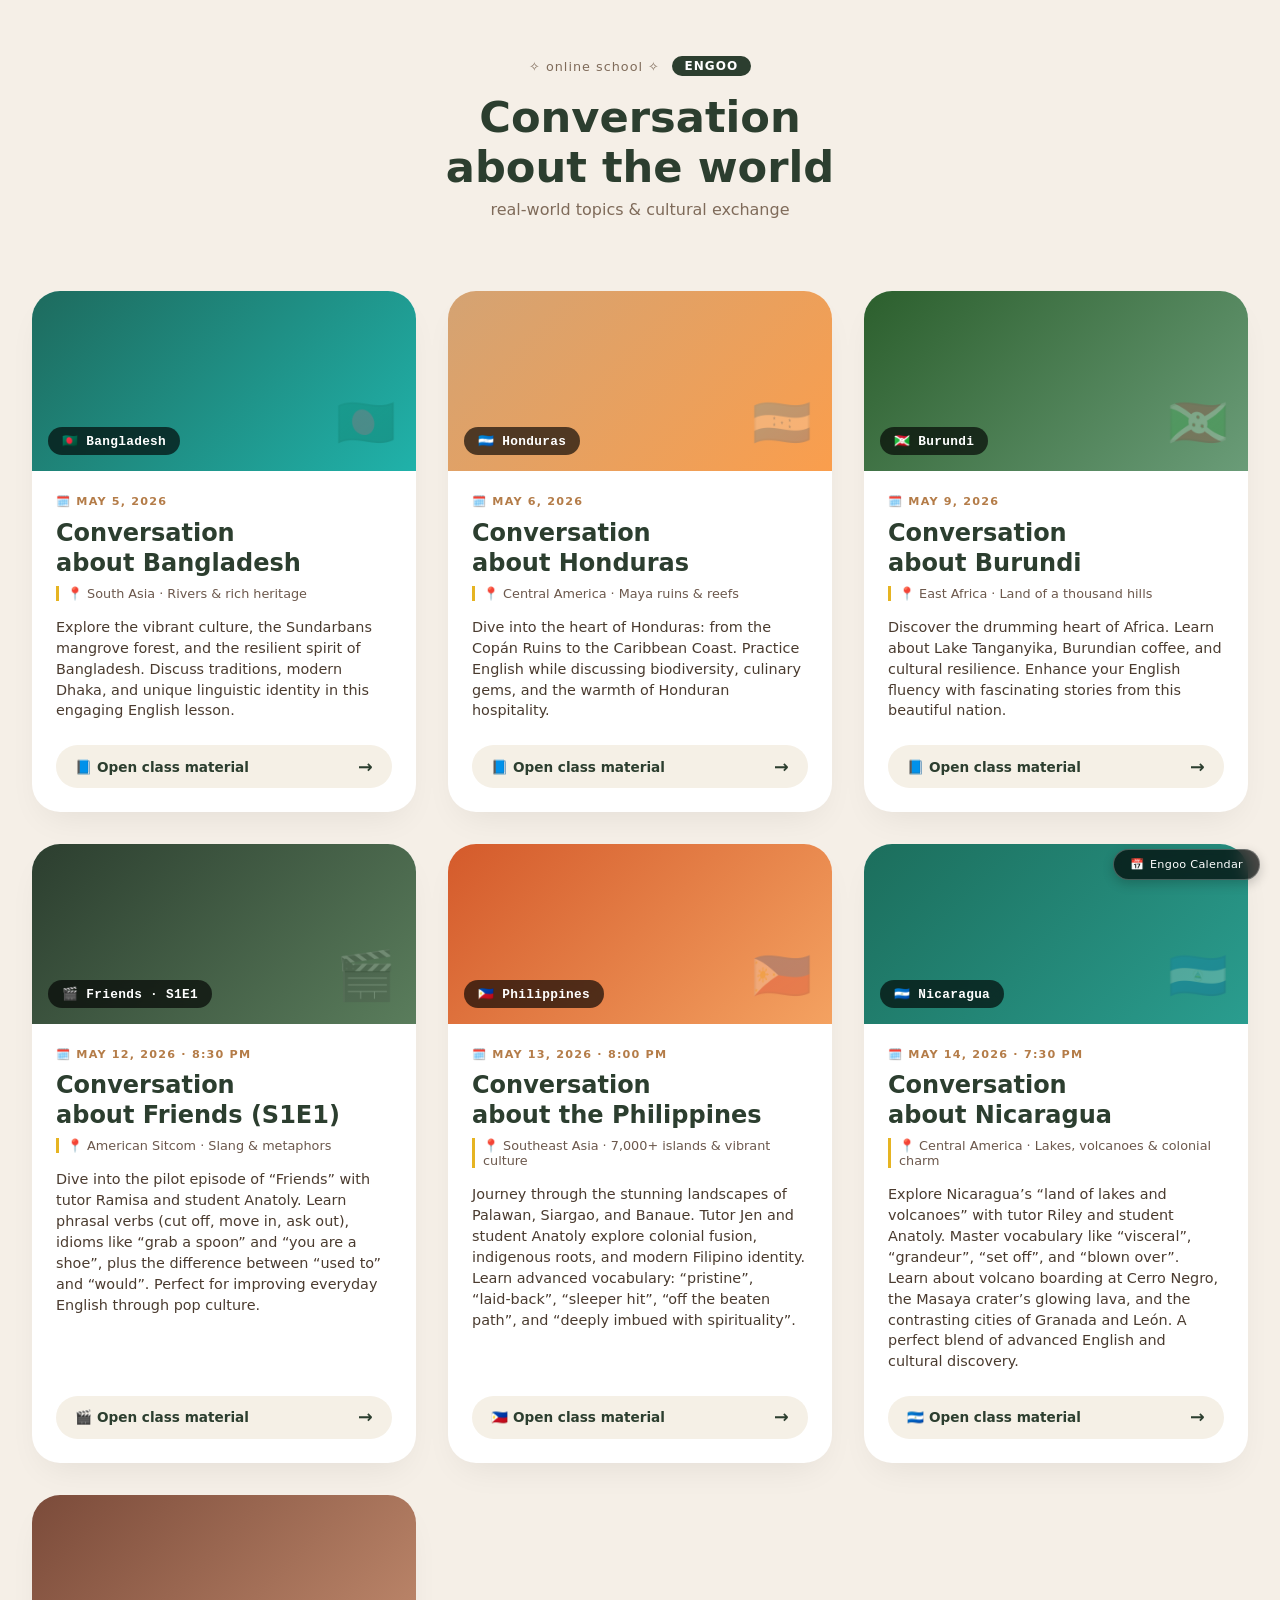
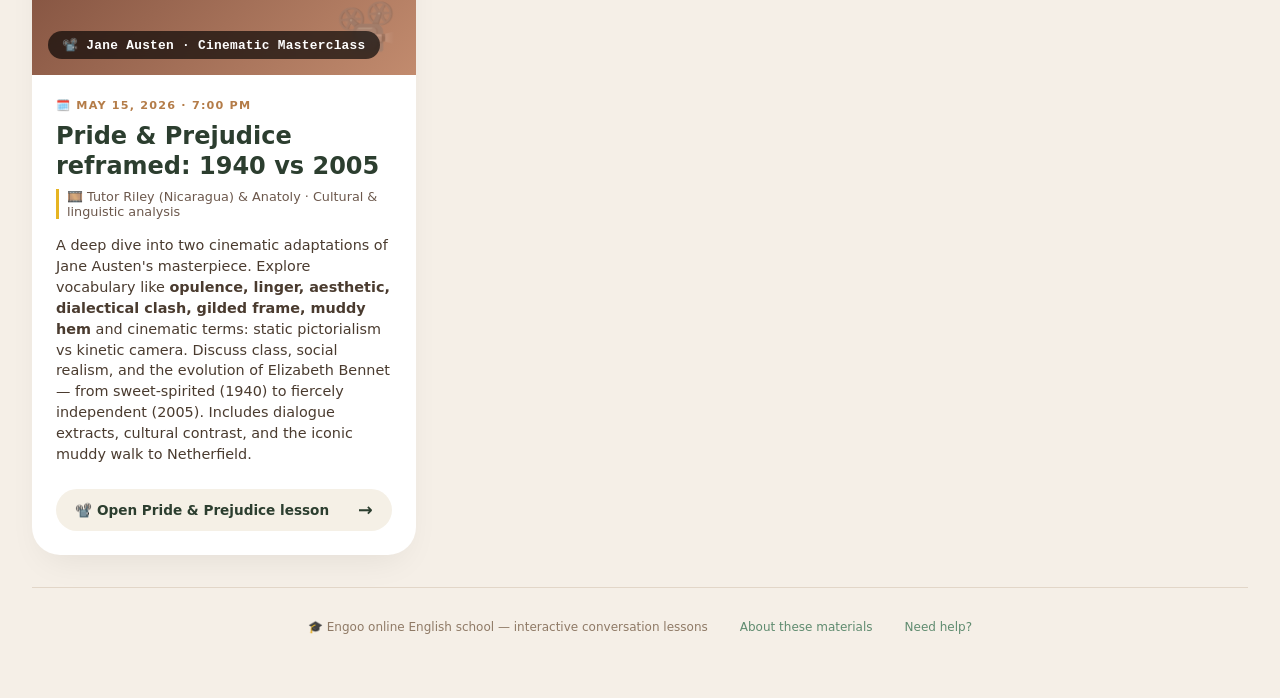
==== len/index.html @ df60934d "Create index.html" ====
<!DOCTYPE html>
<html lang="en">
<head>
  <meta charset="UTF-8">
  <meta name="viewport" content="width=device-width, initial-scale=1.0, viewport-fit=cover">
  <title>Engoo English Classes | Conversation Lessons</title>
  <style>
    /* ========== RESET & GLOBAL ========== */
    * {
      margin: 0;
      padding: 0;
      box-sizing: border-box;
    }

    body {
      background: #f5efe7;
      font-family: system-ui, 'Segoe UI', 'Roboto', -apple-system, BlinkMacSystemFont, sans-serif;
    }

    .classes-container {
      max-width: 1400px;
      margin: 0 auto;
      padding: 2rem 2rem 3rem;
      position: relative;
      min-height: 100vh;
    }

    /* ========== HEADER ========== */
    .header {
      text-align: center;
      padding: 1.5rem 1rem 2rem;
      background: transparent;
    }

    .badge {
      display: flex;
      justify-content: center;
      align-items: center;
      gap: 12px;
      font-size: 0.8rem;
      letter-spacing: 1px;
      color: #7f6b5a;
      margin-bottom: 1rem;
    }

    .logo {
      font-weight: 800;
      background: #2c3e2f;
      color: white;
      padding: 0.2rem 0.8rem;
      border-radius: 30px;
      font-size: 0.75rem;
    }

    .header h1 {
      font-size: 2.7rem;
      font-weight: 700;
      color: #2c3e2f;
      margin-bottom: 0.5rem;
    }

    .subtitle {
      font-size: 1rem;
      color: #7f6b5a;
      font-weight: 400;
    }

    .mobile-break {
      display: inline;
    }

    /* ========== GRID CARDS ========== */
    .grid {
      display: grid;
      grid-template-columns: repeat(auto-fit, minmax(320px, 1fr));
      gap: 2rem;
      margin: 2.5rem 0 2rem;
    }

    .class-card {
      background: #ffffff;
      border-radius: 1.75rem;
      overflow: hidden;
      box-shadow: 0 15px 35px -12px rgba(0, 0, 0, 0.08);
      transition: transform 0.25s ease, box-shadow 0.25s ease;
      display: flex;
      flex-direction: column;
    }

    .class-card:hover {
      transform: translateY(-6px);
      box-shadow: 0 25px 40px -14px rgba(0, 0, 0, 0.15);
    }

    /* цветные фоны (без картинок) */
    .card-media {
      height: 180px;
      position: relative;
      background-size: cover;
      background-position: center;
    }

    /* чистые цвета, как в прошлой версии */
    .bangladesh {
      background: linear-gradient(135deg, #1e6b5e 0%, #20b2aa 100%);
    }
    .honduras {
      background: linear-gradient(135deg, #d4a373 0%, #fa9e4d 100%);
    }
    .burundi {
      background: linear-gradient(135deg, #2c5f2d 0%, #6a9c78 100%);
    }
    .friends {
      background: linear-gradient(135deg, #2c3e2f 0%, #5a7d5c 100%);
    }
    .philippines {
      background: linear-gradient(135deg, #d45a2b 0%, #f4a261 100%);
    }
    .nicaragua {
      background: linear-gradient(135deg, #1c6e5c 0%, #2a9d8f 100%);
    }
    .pride-prejudice {
      background: linear-gradient(135deg, #7b4b3a 0%, #c28b6e 100%);
    }

    /* легкие декоративные эмодзи-акценты поверх цвета */
    .card-media::after {
      position: absolute;
      bottom: 20px;
      right: 20px;
      font-size: 3rem;
      opacity: 0.2;
      pointer-events: none;
    }
    .bangladesh::after {
      content: "🇧🇩";
    }
    .honduras::after {
      content: "🇭🇳";
    }
    .burundi::after {
      content: "🇧🇮";
    }
    .friends::after {
      content: "🎬";
    }
    .philippines::after {
      content: "🇵🇭";
    }
    .nicaragua::after {
      content: "🇳🇮";
    }
    .pride-prejudice::after {
      content: "📽️";
    }

    .country-tag {
      position: absolute;
      bottom: 16px;
      left: 16px;
      background: rgba(0, 0, 0, 0.65);
      backdrop-filter: blur(6px);
      padding: 6px 14px;
      border-radius: 40px;
      font-weight: 600;
      font-size: 0.8rem;
      color: white;
      font-family: monospace;
      letter-spacing: 0.3px;
      z-index: 2;
    }

    .card-content {
      padding: 1.5rem;
      flex: 1;
      display: flex;
      flex-direction: column;
    }

    .lesson-date {
      font-size: 0.7rem;
      text-transform: uppercase;
      letter-spacing: 1.2px;
      font-weight: 600;
      color: #b47c48;
      margin-bottom: 0.6rem;
    }

    .class-title {
      font-size: 1.5rem;
      font-weight: 700;
      line-height: 1.25;
      margin-bottom: 0.5rem;
      color: #2c3e2f;
    }

    .country-name {
      font-size: 0.8rem;
      color: #6c584c;
      margin-bottom: 1rem;
      font-weight: 500;
      border-left: 3px solid #e6b422;
      padding-left: 8px;
    }

    .description {
      color: #4a3b2f;
      font-size: 0.9rem;
      line-height: 1.45;
      margin-bottom: 1.5rem;
      flex: 1;
    }

    .class-link {
      display: inline-flex;
      align-items: center;
      justify-content: space-between;
      background: #f5f0e6;
      padding: 0.7rem 1.2rem;
      border-radius: 60px;
      text-decoration: none;
      font-weight: 600;
      font-size: 0.85rem;
      color: #2c3e2f;
      transition: all 0.2s;
      width: 100%;
      gap: 8px;
      margin-top: auto;
    }

    .class-link:hover {
      background: #e6d9c8;
      gap: 12px;
    }

    .arrow-icon {
      font-size: 1.1rem;
      transition: transform 0.2s;
    }

    .class-link:hover .arrow-icon {
      transform: translateX(4px);
    }

    /* ========== FOOTER ========== */
    .footer-note {
      text-align: center;
      padding: 2rem 1rem 1rem;
      font-size: 0.75rem;
      color: #8f7a66;
      display: flex;
      gap: 2rem;
      justify-content: center;
      flex-wrap: wrap;
      border-top: 1px solid #e2d6c8;
      margin-top: 2rem;
    }

    .footer-note a {
      color: #5f8b6f;
      text-decoration: none;
    }

    .footer-note a:hover {
      text-decoration: underline;
    }

    /* ========== FIXED CALENDAR LINK (bottom-right) ========== */
    .calendar-corner-link {
      position: fixed;
      bottom: 20px;
      right: 20px;
      z-index: 1000;
      background: rgba(0, 0, 0, 0.7);
      backdrop-filter: blur(8px);
      -webkit-backdrop-filter: blur(8px);
      border-radius: 40px;
      padding: 8px 16px;
      font-size: 0.7rem;
      font-weight: 500;
      text-decoration: none;
      color: white;
      display: inline-flex;
      align-items: center;
      gap: 6px;
      transition: all 0.2s ease;
      border: 1px solid rgba(255, 255, 255, 0.25);
      box-shadow: 0 4px 12px rgba(0, 0, 0, 0.2);
      letter-spacing: 0.3px;
    }

    .calendar-corner-link:hover {
      background: #1f5983;
      transform: translateY(-2px);
      border-color: rgba(255, 255, 255, 0.5);
    }

    @media (max-width: 700px) {
      .classes-container {
        padding: 1rem 1rem 2.5rem;
      }
      .header h1 {
        font-size: 1.9rem;
      }
      .grid {
        gap: 1.25rem;
      }
      .calendar-corner-link {
        bottom: 14px;
        right: 14px;
        padding: 6px 12px;
        font-size: 0.65rem;
      }
    }
  </style>
</head>
<body>
<div class="classes-container">
  <div class="header">
    <div class="badge">
      <span>✧ online school ✧</span>
      <span class="logo">ENGOO</span>
    </div>
    <h1>Conversation <br class="mobile-break"> about the world</h1>
    <div class="subtitle">real‑world topics & cultural exchange</div>
  </div>

  <div class="grid">
    <!-- BANGLADESH CARD - Link 1 -->
    <div class="class-card">
      <div class="card-media bangladesh">
        <div class="country-tag">🇧🇩 Bangladesh</div>
      </div>
      <div class="card-content">
        <div class="lesson-date">🗓️ May 5, 2026</div>
        <div class="class-title">Conversation <br>about Bangladesh</div>
        <div class="country-name">📍 South Asia · Rivers & rich heritage</div>
        <div class="description">
          Explore the vibrant culture, the Sundarbans mangrove forest, and the resilient spirit of Bangladesh. 
          Discuss traditions, modern Dhaka, and unique linguistic identity in this engaging English lesson.
        </div>
        <a href="./2026%2005%2005%20Conversation%20about%20Bangladesh/index.html" 
           class="class-link" 
           target="_blank" 
           rel="noopener noreferrer">
          <span>📘 Open class material</span>
          <span class="arrow-icon">→</span>
        </a>
      </div>
    </div>

    <!-- HONDURAS CARD - Link 2 -->
    <div class="class-card">
      <div class="card-media honduras">
        <div class="country-tag">🇭🇳 Honduras</div>
      </div>
      <div class="card-content">
        <div class="lesson-date">🗓️ May 6, 2026</div>
        <div class="class-title">Conversation <br>about Honduras</div>
        <div class="country-name">📍 Central America · Maya ruins & reefs</div>
        <div class="description">
          Dive into the heart of Honduras: from the Copán Ruins to the Caribbean Coast. Practice English 
          while discussing biodiversity, culinary gems, and the warmth of Honduran hospitality.
        </div>
        <a href="./2026%2005%2006%20Conversation%20about%20Honduras/index.html" 
           class="class-link" 
           target="_blank" 
           rel="noopener noreferrer">
          <span>📘 Open class material</span>
          <span class="arrow-icon">→</span>
        </a>
      </div>
    </div>

    <!-- BURUNDI CARD - Link 3 -->
    <div class="class-card">
      <div class="card-media burundi">
        <div class="country-tag">🇧🇮 Burundi</div>
      </div>
      <div class="card-content">
        <div class="lesson-date">🗓️ May 9, 2026</div>
        <div class="class-title">Conversation <br>about Burundi</div>
        <div class="country-name">📍 East Africa · Land of a thousand hills</div>
        <div class="description">
          Discover the drumming heart of Africa. Learn about Lake Tanganyika, Burundian coffee, and cultural 
          resilience. Enhance your English fluency with fascinating stories from this beautiful nation.
        </div>
        <a href="./2026%2005%2009%20Conversation%20about%20Burundi/index.html" 
           class="class-link" 
           target="_blank" 
           rel="noopener noreferrer">
          <span>📘 Open class material</span>
          <span class="arrow-icon">→</span>
        </a>
      </div>
    </div>

    <!-- FRIENDS S1E1 CARD - May 12, 2026 -->
    <div class="class-card">
      <div class="card-media friends">
        <div class="country-tag">🎬 Friends · S1E1</div>
      </div>
      <div class="card-content">
        <div class="lesson-date">🗓️ May 12, 2026 · 8:30 PM</div>
        <div class="class-title">Conversation <br>about Friends (S1E1)</div>
        <div class="country-name">📍 American Sitcom · Slang & metaphors</div>
        <div class="description">
          Dive into the pilot episode of “Friends” with tutor Ramisa and student Anatoly. Learn phrasal verbs 
          (cut off, move in, ask out), idioms like “grab a spoon” and “you are a shoe”, plus the difference 
          between “used to” and “would”. Perfect for improving everyday English through pop culture.
        </div>
        <a href="./2026%2005%2012%20Conversation%20about%20Friends%20(S1E1)/index.html" 
           class="class-link" 
           target="_blank" 
           rel="noopener noreferrer">
          <span>🎬 Open class material</span>
          <span class="arrow-icon">→</span>
        </a>
      </div>
    </div>

    <!-- PHILIPPINES CARD - NEW LESSON May 13, 2026 -->
    <div class="class-card">
      <div class="card-media philippines">
        <div class="country-tag">🇵🇭 Philippines</div>
      </div>
      <div class="card-content">
        <div class="lesson-date">🗓️ May 13, 2026 · 8:00 PM</div>
        <div class="class-title">Conversation <br>about the Philippines</div>
        <div class="country-name">📍 Southeast Asia · 7,000+ islands & vibrant culture</div>
        <div class="description">
          Journey through the stunning landscapes of Palawan, Siargao, and Banaue. Tutor Jen and student Anatoly 
          explore colonial fusion, indigenous roots, and modern Filipino identity. Learn advanced vocabulary: 
          “pristine”, “laid‑back”, “sleeper hit”, “off the beaten path”, and “deeply imbued with spirituality”.
        </div>
        <a href="./2026%2005%2013%20Conversation%20about%20Philippine/index.html" 
           class="class-link" 
           target="_blank" 
           rel="noopener noreferrer">
          <span>🇵🇭 Open class material</span>
          <span class="arrow-icon">→</span>
        </a>
      </div>
    </div>

    <!-- NICARAGUA CARD - NEW LESSON May 14, 2026 -->
    <div class="class-card">
      <div class="card-media nicaragua">
        <div class="country-tag">🇳🇮 Nicaragua</div>
      </div>
      <div class="card-content">
        <div class="lesson-date">🗓️ May 14, 2026 · 7:30 PM</div>
        <div class="class-title">Conversation <br>about Nicaragua</div>
        <div class="country-name">📍 Central America · Lakes, volcanoes & colonial charm</div>
        <div class="description">
          Explore Nicaragua’s “land of lakes and volcanoes” with tutor Riley and student Anatoly. 
          Master vocabulary like “visceral”, “grandeur”, “set off”, and “blown over”. Learn about 
          volcano boarding at Cerro Negro, the Masaya crater’s glowing lava, and the contrasting 
          cities of Granada and León. A perfect blend of advanced English and cultural discovery.
        </div>
        <a href="https://item1000-collab.github.io/ai/Engoo/2026%2005%2014%20Conversation%20about%20Nicaragua/index.html" 
           class="class-link" 
           target="_blank" 
           rel="noopener noreferrer">
          <span>🇳🇮 Open class material</span>
          <span class="arrow-icon">→</span>
        </a>
      </div>
    </div>

    <!-- PRIDE AND PREJUDICE CARD - May 15, 2026 (NEW) -->
    <div class="class-card">
      <div class="card-media pride-prejudice">
        <div class="country-tag">📽️ Jane Austen · Cinematic Masterclass</div>
      </div>
      <div class="card-content">
        <div class="lesson-date">🗓️ May 15, 2026 · 7:00 PM</div>
        <div class="class-title">Pride & Prejudice <br>reframed: 1940 vs 2005</div>
        <div class="country-name">🎞️ Tutor Riley (Nicaragua) & Anatoly · Cultural & linguistic analysis</div>
        <div class="description">
          A deep dive into two cinematic adaptations of Jane Austen's masterpiece. Explore vocabulary 
          like <strong>opulence, linger, aesthetic, dialectical clash, gilded frame, muddy hem</strong> 
          and cinematic terms: static pictorialism vs kinetic camera. Discuss class, social realism, 
          and the evolution of Elizabeth Bennet — from sweet-spirited (1940) to fiercely independent (2005). 
          Includes dialogue extracts, cultural contrast, and the iconic muddy walk to Netherfield.
        </div>
        <a href="https://item1000-collab.github.io/ai/Engoo/2026%2005%2015%20Talking%20about%20Pride%20and%20Prejudice/index.html" 
           class="class-link" 
           target="_blank" 
           rel="noopener noreferrer">
          <span>📽️ Open Pride & Prejudice lesson</span>
          <span class="arrow-icon">→</span>
        </a>
      </div>
    </div>
  </div>

  <div class="footer-note">
    <span>🎓 Engoo online English school — interactive conversation lessons</span>
    <a href="#" aria-label="About Engoo style">About these materials</a>
    <a href="#" aria-label="Help center">Need help?</a>
  </div>
  
  <!-- SMALL CALENDAR LINK - BOTTOM RIGHT CORNER -->
  <a href="./engoo%20calendar.html" 
     class="calendar-corner-link" 
     target="_blank" 
     rel="noopener noreferrer"
     aria-label="Engoo class calendar">
    <span>📅</span> Engoo Calendar
  </a>
</div>
</body>
</html>
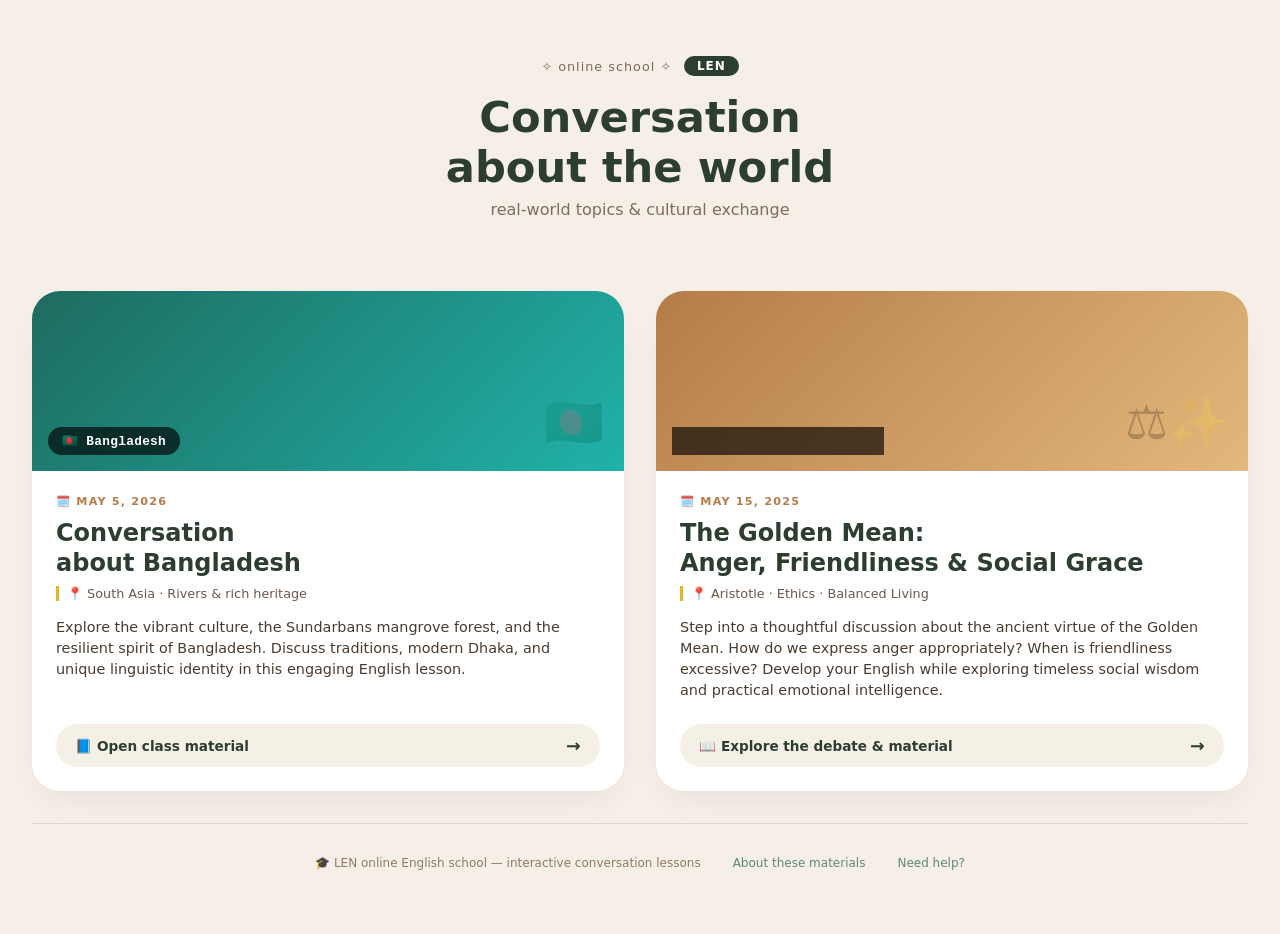
==== commit cf48a8f0: "Update index.html" ====
--- a/len/index.html
+++ b/len/index.html
@@ -3,7 +3,7 @@
 <head>
   <meta charset="UTF-8">
   <meta name="viewport" content="width=device-width, initial-scale=1.0, viewport-fit=cover">
-  <title>Engoo English Classes | Conversation Lessons</title>
+  <title>LEN English Classes | Conversation Lessons</title>
   <style>
     /* ========== RESET & GLOBAL ========== */
     * {
@@ -104,23 +104,10 @@
     .bangladesh {
       background: linear-gradient(135deg, #1e6b5e 0%, #20b2aa 100%);
     }
-    .honduras {
-      background: linear-gradient(135deg, #d4a373 0%, #fa9e4d 100%);
-    }
-    .burundi {
-      background: linear-gradient(135deg, #2c5f2d 0%, #6a9c78 100%);
-    }
-    .friends {
-      background: linear-gradient(135deg, #2c3e2f 0%, #5a7d5c 100%);
-    }
-    .philippines {
-      background: linear-gradient(135deg, #d45a2b 0%, #f4a261 100%);
-    }
-    .nicaragua {
-      background: linear-gradient(135deg, #1c6e5c 0%, #2a9d8f 100%);
-    }
-    .pride-prejudice {
-      background: linear-gradient(135deg, #7b4b3a 0%, #c28b6e 100%);
+
+    /* стиль для новой карточки — теплые тона, в духе "золотой середины" */
+    .golden-mean {
+      background: linear-gradient(135deg, #b47c48 0%, #e3b87c 100%);
     }
 
     /* легкие декоративные эмодзи-акценты поверх цвета */
@@ -135,23 +122,8 @@
     .bangladesh::after {
       content: "🇧🇩";
     }
-    .honduras::after {
-      content: "🇭🇳";
-    }
-    .burundi::after {
-      content: "🇧🇮";
-    }
-    .friends::after {
-      content: "🎬";
-    }
-    .philippines::after {
-      content: "🇵🇭";
-    }
-    .nicaragua::after {
-      content: "🇳🇮";
-    }
-    .pride-prejudice::after {
-      content: "📽️";
+    .golden-mean::after {
+      content: "⚖️✨";
     }
 
     .country-tag {
@@ -265,35 +237,7 @@
       text-decoration: underline;
     }
 
-    /* ========== FIXED CALENDAR LINK (bottom-right) ========== */
-    .calendar-corner-link {
-      position: fixed;
-      bottom: 20px;
-      right: 20px;
-      z-index: 1000;
-      background: rgba(0, 0, 0, 0.7);
-      backdrop-filter: blur(8px);
-      -webkit-backdrop-filter: blur(8px);
-      border-radius: 40px;
-      padding: 8px 16px;
-      font-size: 0.7rem;
-      font-weight: 500;
-      text-decoration: none;
-      color: white;
-      display: inline-flex;
-      align-items: center;
-      gap: 6px;
-      transition: all 0.2s ease;
-      border: 1px solid rgba(255, 255, 255, 0.25);
-      box-shadow: 0 4px 12px rgba(0, 0, 0, 0.2);
-      letter-spacing: 0.3px;
-    }
-
-    .calendar-corner-link:hover {
-      background: #1f5983;
-      transform: translateY(-2px);
-      border-color: rgba(255, 255, 255, 0.5);
-    }
+    /* ========== НЕТ КАЛЕНДАРЯ — УДАЛЕН БЛОК .calendar-corner-link ========== */
 
     @media (max-width: 700px) {
       .classes-container {
@@ -305,12 +249,6 @@
       .grid {
         gap: 1.25rem;
       }
-      .calendar-corner-link {
-        bottom: 14px;
-        right: 14px;
-        padding: 6px 12px;
-        font-size: 0.65rem;
-      }
     }
   </style>
 </head>
@@ -319,14 +257,14 @@
   <div class="header">
     <div class="badge">
       <span>✧ online school ✧</span>
-      <span class="logo">ENGOO</span>
+      <span class="logo">LEN</span>
     </div>
     <h1>Conversation <br class="mobile-break"> about the world</h1>
     <div class="subtitle">real‑world topics & cultural exchange</div>
   </div>
 
   <div class="grid">
-    <!-- BANGLADESH CARD - Link 1 -->
+    <!-- BANGLADESH CARD -->
     <div class="class-card">
       <div class="card-media bangladesh">
         <div class="country-tag">🇧🇩 Bangladesh</div>
@@ -349,146 +287,26 @@
       </div>
     </div>
 
-    <!-- HONDURAS CARD - Link 2 -->
+    <!-- NEW CARD: THE GOLDEN MEAN (Anger, Friendliness & Social Grace) -->
     <div class="class-card">
-      <div class="card-media honduras">
-        <div class="country-tag">🇭🇳 Honduras</div>
+      <div class="card-media golden-mean">
+        <div class="country-tag">⚖️ Philosophy in Action</div>
       </div>
       <div class="card-content">
-        <div class="lesson-date">🗓️ May 6, 2026</div>
-        <div class="class-title">Conversation <br>about Honduras</div>
-        <div class="country-name">📍 Central America · Maya ruins & reefs</div>
+        <div class="lesson-date">🗓️ May 15, 2025</div>
+        <div class="class-title">The Golden Mean:<br>Anger, Friendliness & Social Grace</div>
+        <div class="country-name">📍 Aristotle · Ethics · Balanced Living</div>
         <div class="description">
-          Dive into the heart of Honduras: from the Copán Ruins to the Caribbean Coast. Practice English 
-          while discussing biodiversity, culinary gems, and the warmth of Honduran hospitality.
+          Step into a thoughtful discussion about the ancient virtue of the Golden Mean. 
+          How do we express anger appropriately? When is friendliness excessive? 
+          Develop your English while exploring timeless social wisdom and practical emotional intelligence.
         </div>
-        <a href="./2026%2005%2006%20Conversation%20about%20Honduras/index.html" 
+        <!-- ОТНОСИТЕЛЬНАЯ ССЫЛКА НА УКАЗАННЫЙ ФАЙЛ (исправленный путь внутри репозитория) -->
+        <a href="./2025%2005%2015%20Debates%20The%20Golden%20Mean/index.html" 
            class="class-link" 
            target="_blank" 
            rel="noopener noreferrer">
-          <span>📘 Open class material</span>
-          <span class="arrow-icon">→</span>
-        </a>
-      </div>
-    </div>
-
-    <!-- BURUNDI CARD - Link 3 -->
-    <div class="class-card">
-      <div class="card-media burundi">
-        <div class="country-tag">🇧🇮 Burundi</div>
-      </div>
-      <div class="card-content">
-        <div class="lesson-date">🗓️ May 9, 2026</div>
-        <div class="class-title">Conversation <br>about Burundi</div>
-        <div class="country-name">📍 East Africa · Land of a thousand hills</div>
-        <div class="description">
-          Discover the drumming heart of Africa. Learn about Lake Tanganyika, Burundian coffee, and cultural 
-          resilience. Enhance your English fluency with fascinating stories from this beautiful nation.
-        </div>
-        <a href="./2026%2005%2009%20Conversation%20about%20Burundi/index.html" 
-           class="class-link" 
-           target="_blank" 
-           rel="noopener noreferrer">
-          <span>📘 Open class material</span>
-          <span class="arrow-icon">→</span>
-        </a>
-      </div>
-    </div>
-
-    <!-- FRIENDS S1E1 CARD - May 12, 2026 -->
-    <div class="class-card">
-      <div class="card-media friends">
-        <div class="country-tag">🎬 Friends · S1E1</div>
-      </div>
-      <div class="card-content">
-        <div class="lesson-date">🗓️ May 12, 2026 · 8:30 PM</div>
-        <div class="class-title">Conversation <br>about Friends (S1E1)</div>
-        <div class="country-name">📍 American Sitcom · Slang & metaphors</div>
-        <div class="description">
-          Dive into the pilot episode of “Friends” with tutor Ramisa and student Anatoly. Learn phrasal verbs 
-          (cut off, move in, ask out), idioms like “grab a spoon” and “you are a shoe”, plus the difference 
-          between “used to” and “would”. Perfect for improving everyday English through pop culture.
-        </div>
-        <a href="./2026%2005%2012%20Conversation%20about%20Friends%20(S1E1)/index.html" 
-           class="class-link" 
-           target="_blank" 
-           rel="noopener noreferrer">
-          <span>🎬 Open class material</span>
-          <span class="arrow-icon">→</span>
-        </a>
-      </div>
-    </div>
-
-    <!-- PHILIPPINES CARD - NEW LESSON May 13, 2026 -->
-    <div class="class-card">
-      <div class="card-media philippines">
-        <div class="country-tag">🇵🇭 Philippines</div>
-      </div>
-      <div class="card-content">
-        <div class="lesson-date">🗓️ May 13, 2026 · 8:00 PM</div>
-        <div class="class-title">Conversation <br>about the Philippines</div>
-        <div class="country-name">📍 Southeast Asia · 7,000+ islands & vibrant culture</div>
-        <div class="description">
-          Journey through the stunning landscapes of Palawan, Siargao, and Banaue. Tutor Jen and student Anatoly 
-          explore colonial fusion, indigenous roots, and modern Filipino identity. Learn advanced vocabulary: 
-          “pristine”, “laid‑back”, “sleeper hit”, “off the beaten path”, and “deeply imbued with spirituality”.
-        </div>
-        <a href="./2026%2005%2013%20Conversation%20about%20Philippine/index.html" 
-           class="class-link" 
-           target="_blank" 
-           rel="noopener noreferrer">
-          <span>🇵🇭 Open class material</span>
-          <span class="arrow-icon">→</span>
-        </a>
-      </div>
-    </div>
-
-    <!-- NICARAGUA CARD - NEW LESSON May 14, 2026 -->
-    <div class="class-card">
-      <div class="card-media nicaragua">
-        <div class="country-tag">🇳🇮 Nicaragua</div>
-      </div>
-      <div class="card-content">
-        <div class="lesson-date">🗓️ May 14, 2026 · 7:30 PM</div>
-        <div class="class-title">Conversation <br>about Nicaragua</div>
-        <div class="country-name">📍 Central America · Lakes, volcanoes & colonial charm</div>
-        <div class="description">
-          Explore Nicaragua’s “land of lakes and volcanoes” with tutor Riley and student Anatoly. 
-          Master vocabulary like “visceral”, “grandeur”, “set off”, and “blown over”. Learn about 
-          volcano boarding at Cerro Negro, the Masaya crater’s glowing lava, and the contrasting 
-          cities of Granada and León. A perfect blend of advanced English and cultural discovery.
-        </div>
-        <a href="https://item1000-collab.github.io/ai/Engoo/2026%2005%2014%20Conversation%20about%20Nicaragua/index.html" 
-           class="class-link" 
-           target="_blank" 
-           rel="noopener noreferrer">
-          <span>🇳🇮 Open class material</span>
-          <span class="arrow-icon">→</span>
-        </a>
-      </div>
-    </div>
-
-    <!-- PRIDE AND PREJUDICE CARD - May 15, 2026 (NEW) -->
-    <div class="class-card">
-      <div class="card-media pride-prejudice">
-        <div class="country-tag">📽️ Jane Austen · Cinematic Masterclass</div>
-      </div>
-      <div class="card-content">
-        <div class="lesson-date">🗓️ May 15, 2026 · 7:00 PM</div>
-        <div class="class-title">Pride & Prejudice <br>reframed: 1940 vs 2005</div>
-        <div class="country-name">🎞️ Tutor Riley (Nicaragua) & Anatoly · Cultural & linguistic analysis</div>
-        <div class="description">
-          A deep dive into two cinematic adaptations of Jane Austen's masterpiece. Explore vocabulary 
-          like <strong>opulence, linger, aesthetic, dialectical clash, gilded frame, muddy hem</strong> 
-          and cinematic terms: static pictorialism vs kinetic camera. Discuss class, social realism, 
-          and the evolution of Elizabeth Bennet — from sweet-spirited (1940) to fiercely independent (2005). 
-          Includes dialogue extracts, cultural contrast, and the iconic muddy walk to Netherfield.
-        </div>
-        <a href="https://item1000-collab.github.io/ai/Engoo/2026%2005%2015%20Talking%20about%20Pride%20and%20Prejudice/index.html" 
-           class="class-link" 
-           target="_blank" 
-           rel="noopener noreferrer">
-          <span>📽️ Open Pride & Prejudice lesson</span>
+          <span>📖 Explore the debate & material</span>
           <span class="arrow-icon">→</span>
         </a>
       </div>
@@ -496,19 +314,12 @@
   </div>
 
   <div class="footer-note">
-    <span>🎓 Engoo online English school — interactive conversation lessons</span>
-    <a href="#" aria-label="About Engoo style">About these materials</a>
+    <span>🎓 LEN online English school — interactive conversation lessons</span>
+    <a href="#" aria-label="About LEN style">About these materials</a>
     <a href="#" aria-label="Help center">Need help?</a>
   </div>
-  
-  <!-- SMALL CALENDAR LINK - BOTTOM RIGHT CORNER -->
-  <a href="./engoo%20calendar.html" 
-     class="calendar-corner-link" 
-     target="_blank" 
-     rel="noopener noreferrer"
-     aria-label="Engoo class calendar">
-    <span>📅</span> Engoo Calendar
-  </a>
+
+  <!-- КАЛЕНДАРЬ ПОЛНОСТЬЮ УБРАН — НЕТ НИКАКОЙ ССЫЛКИ НА len calendar.html -->
 </div>
 </body>
-</html>
+</html>
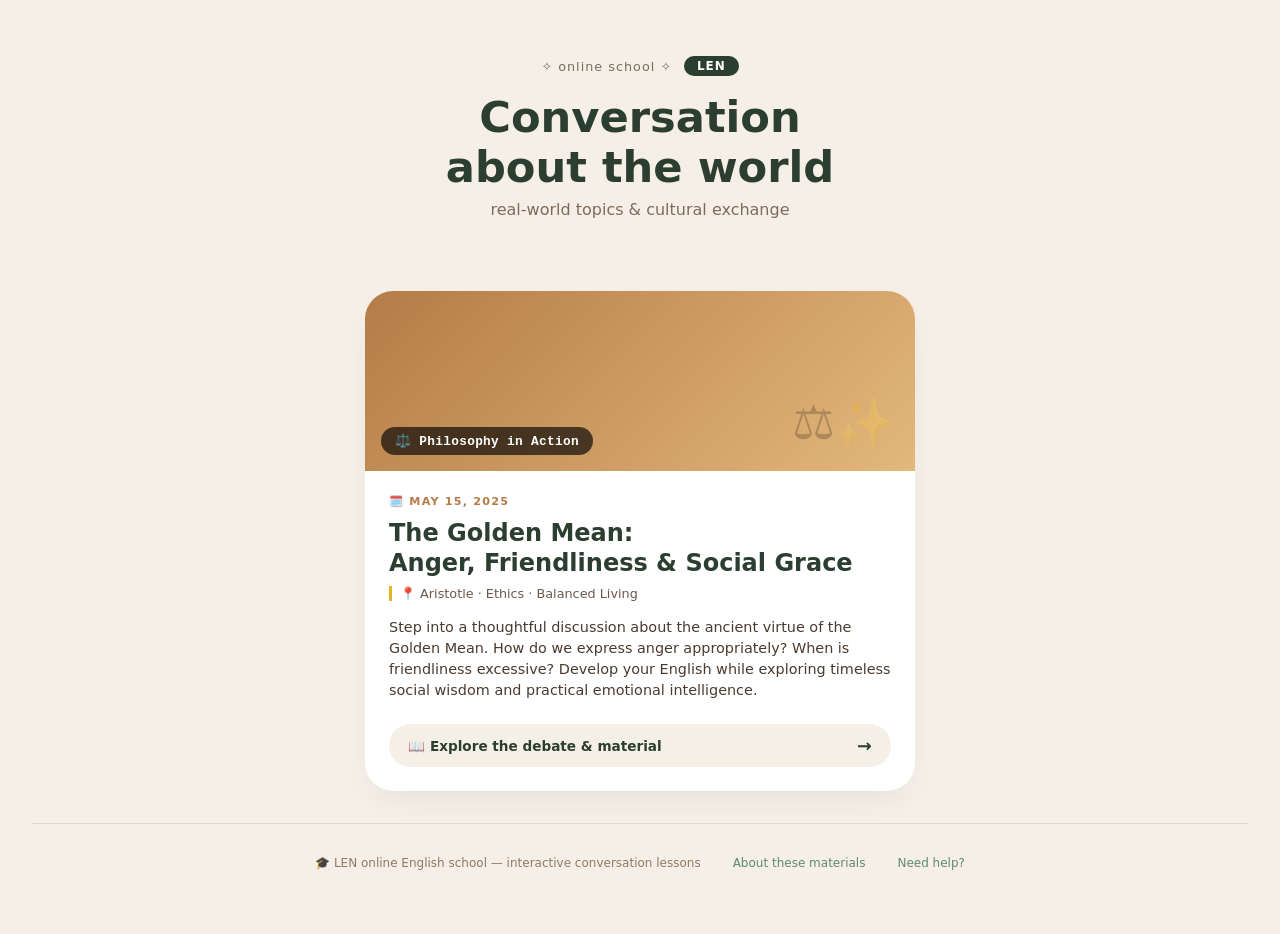
==== commit 96627f10: "Update index.html" ====
--- a/len/index.html
+++ b/len/index.html
@@ -3,7 +3,7 @@
 <head>
   <meta charset="UTF-8">
   <meta name="viewport" content="width=device-width, initial-scale=1.0, viewport-fit=cover">
-  <title>LEN English Classes | Conversation Lessons</title>
+  <title>LEN English Classes | The Golden Mean</title>
   <style>
     /* ========== RESET & GLOBAL ========== */
     * {
@@ -92,25 +92,12 @@
       box-shadow: 0 25px 40px -14px rgba(0, 0, 0, 0.15);
     }
 
-    /* цветные фоны (без картинок) */
-    .card-media {
-      height: 180px;
-      position: relative;
-      background-size: cover;
-      background-position: center;
-    }
-
-    /* чистые цвета, как в прошлой версии */
-    .bangladesh {
-      background: linear-gradient(135deg, #1e6b5e 0%, #20b2aa 100%);
-    }
-
-    /* стиль для новой карточки — теплые тона, в духе "золотой середины" */
+    /* стиль для карточки — теплые тона, "золотая середина" */
     .golden-mean {
       background: linear-gradient(135deg, #b47c48 0%, #e3b87c 100%);
     }
 
-    /* легкие декоративные эмодзи-акценты поверх цвета */
+    /* легкий декоративный эмодзи-акцент поверх цвета */
     .card-media::after {
       position: absolute;
       bottom: 20px;
@@ -119,11 +106,15 @@
       opacity: 0.2;
       pointer-events: none;
     }
-    .bangladesh::after {
-      content: "🇧🇩";
-    }
     .golden-mean::after {
       content: "⚖️✨";
+    }
+
+    .card-media {
+      height: 180px;
+      position: relative;
+      background-size: cover;
+      background-position: center;
     }
 
     .country-tag {
@@ -237,7 +228,13 @@
       text-decoration: underline;
     }
 
-    /* ========== НЕТ КАЛЕНДАРЯ — УДАЛЕН БЛОК .calendar-corner-link ========== */
+    /* Центрирование карточки, если она одна — делаем сетку более изящной */
+    @media (min-width: 768px) {
+      .grid {
+        grid-template-columns: minmax(320px, 550px);
+        justify-content: center;
+      }
+    }
 
     @media (max-width: 700px) {
       .classes-container {
@@ -264,30 +261,7 @@
   </div>
 
   <div class="grid">
-    <!-- BANGLADESH CARD -->
-    <div class="class-card">
-      <div class="card-media bangladesh">
-        <div class="country-tag">🇧🇩 Bangladesh</div>
-      </div>
-      <div class="card-content">
-        <div class="lesson-date">🗓️ May 5, 2026</div>
-        <div class="class-title">Conversation <br>about Bangladesh</div>
-        <div class="country-name">📍 South Asia · Rivers & rich heritage</div>
-        <div class="description">
-          Explore the vibrant culture, the Sundarbans mangrove forest, and the resilient spirit of Bangladesh. 
-          Discuss traditions, modern Dhaka, and unique linguistic identity in this engaging English lesson.
-        </div>
-        <a href="./2026%2005%2005%20Conversation%20about%20Bangladesh/index.html" 
-           class="class-link" 
-           target="_blank" 
-           rel="noopener noreferrer">
-          <span>📘 Open class material</span>
-          <span class="arrow-icon">→</span>
-        </a>
-      </div>
-    </div>
-
-    <!-- NEW CARD: THE GOLDEN MEAN (Anger, Friendliness & Social Grace) -->
+    <!-- ТОЛЬКО КАРТОЧКА THE GOLDEN MEAN (ссылка на Бангладеш удалена) -->
     <div class="class-card">
       <div class="card-media golden-mean">
         <div class="country-tag">⚖️ Philosophy in Action</div>
@@ -319,7 +293,7 @@
     <a href="#" aria-label="Help center">Need help?</a>
   </div>
 
-  <!-- КАЛЕНДАРЬ ПОЛНОСТЬЮ УБРАН — НЕТ НИКАКОЙ ССЫЛКИ НА len calendar.html -->
+  <!-- ССЫЛКА НА КАЛЕНДАРЬ И БАНГЛАДЕШ УДАЛЕНЫ ПОЛНОСТЬЮ -->
 </div>
 </body>
 </html>
